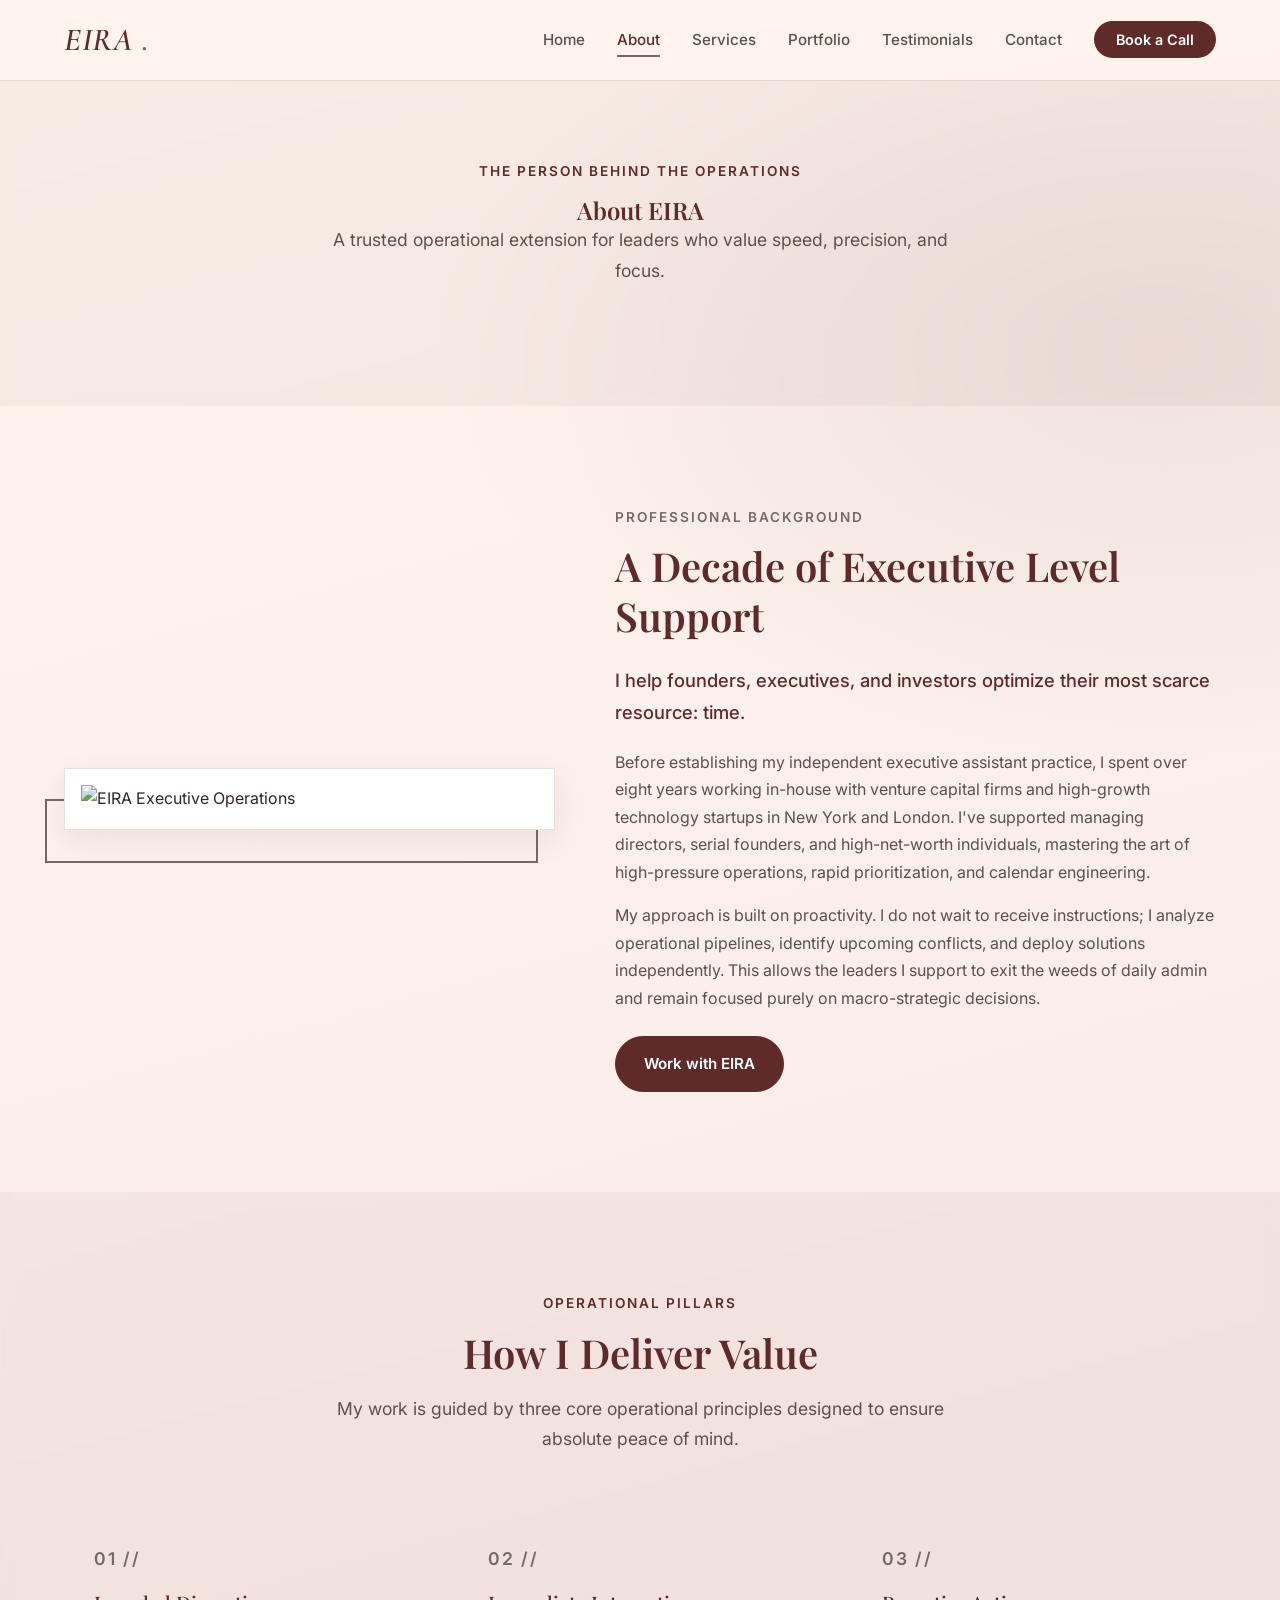
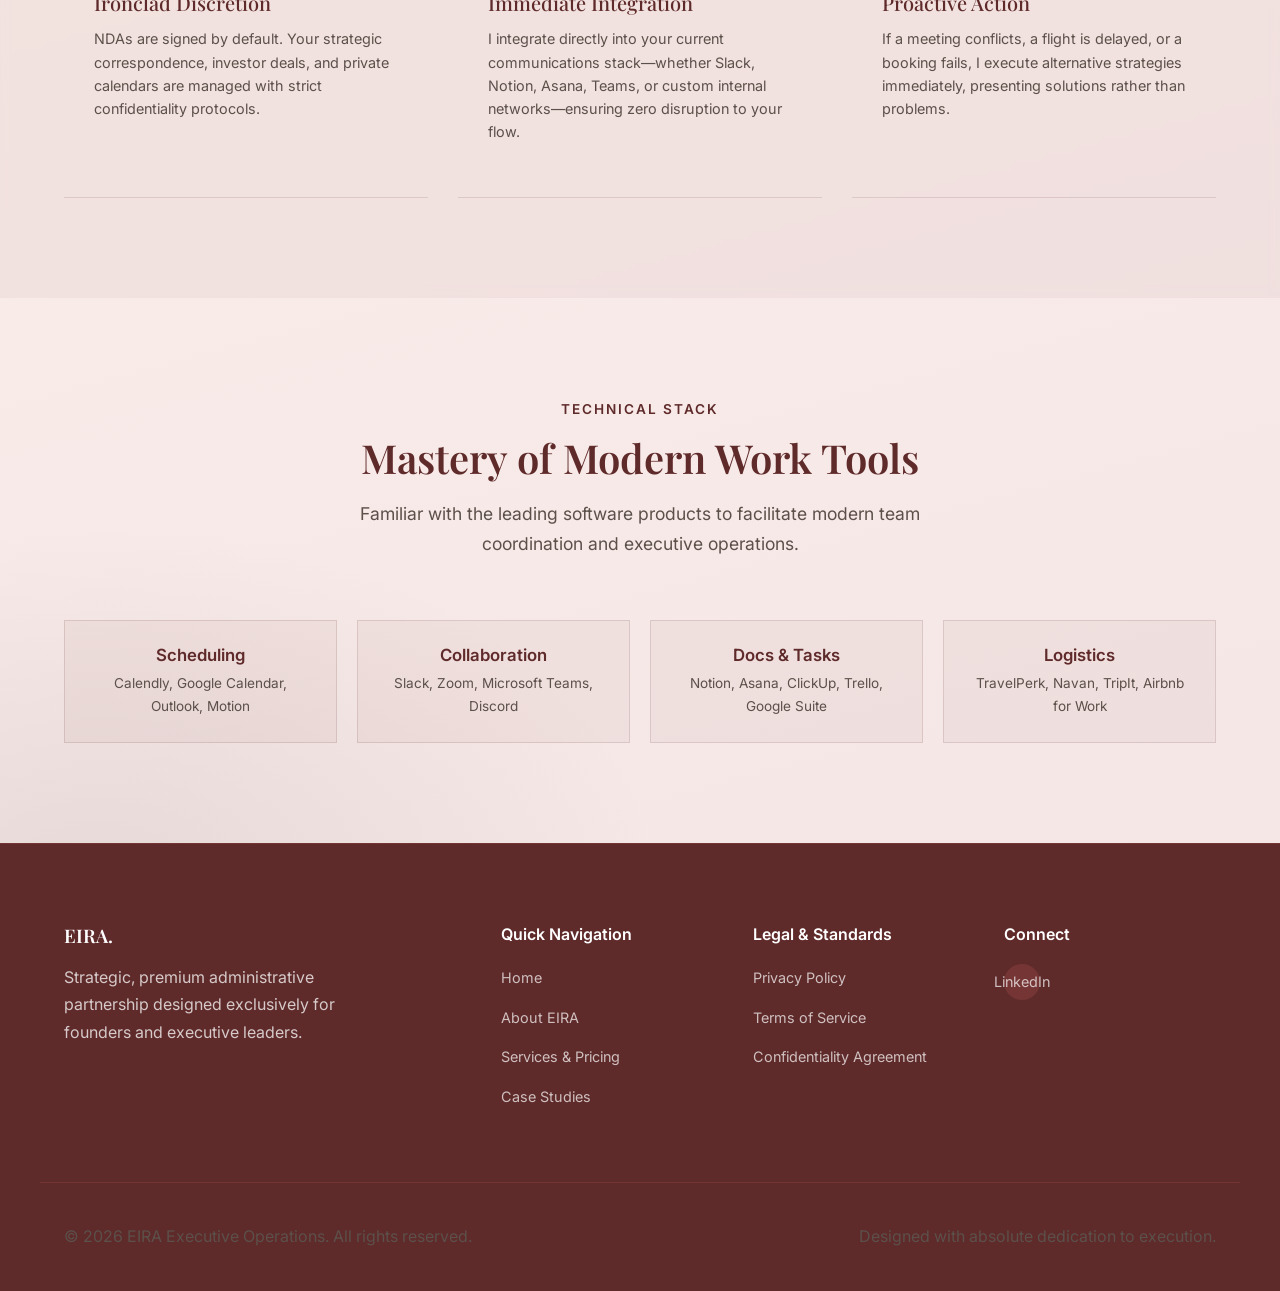
==== About.html @ ea4a3484 "Step 2: Add all remaining HTML pages and CSS stylesheet" ====
﻿<!DOCTYPE html>
<html lang="en">
<head>
    <meta charset="UTF-8">
    <meta name="viewport" content="width=device-width, initial-scale=1.0">
    <title>About EIRA — Elite Executive Support</title>
    <meta name="description" content="Meet EIRA, a dedicated executive support specialist assisting high-leverage partners and founders worldwide with administrative operations.">
    <link rel="stylesheet" href="css/style.css">
</head>
<body>

    <!-- Header Navigation -->
    <header class="header">
        <div class="container nav-container">
            <a href="index.html" class="logo">EIRA<span>.</span></a>
            <button class="menu-toggle" aria-label="Toggle menu" id="menuToggle">
                <span></span>
                <span></span>
                <span></span>
            </button>
            <ul class="nav-menu" id="navMenu">
                <li><a href="index.html" class="nav-link">Home</a></li>
                <li><a href="About.html" class="nav-link active">About</a></li>
                <li><a href="Services.html" class="nav-link">Services</a></li>
                <li><a href="Projects.html" class="nav-link">Portfolio</a></li>
                <li><a href="Testimonials.html" class="nav-link">Testimonials</a></li>
                <li><a href="Contact.html" class="nav-link">Contact</a></li>
                <li><a href="Contact.html" class="btn-nav">Book a Call</a></li>
            </ul>
        </div>
    </header>

    <!-- Main Content: About EIRA -->
    <main style="margin-top: 80px;">
        <!-- Hero Section -->
        <section class="section section-light" style="padding: 80px 0;">
            <div class="container">
                <div class="section-header" style="margin-bottom: 40px;">
                    <span class="tagline">The Person Behind The Operations</span>
                    <h1>About EIRA</h1>
                    <p>A trusted operational extension for leaders who value speed, precision, and focus.</p>
                </div>
            </div>
        </section>

        <!-- Detailed Bio Section -->
        <section class="section">
            <div class="container about-section">
                <div class="about-photo-wrapper">
                    <img src="photos/ceo-photo.png" alt="EIRA Executive Operations" class="about-photo">
                </div>
                <div class="about-content">
                    <span class="about-tag">Professional Background</span>
                    <h2>A Decade of Executive Level Support</h2>
                    <p class="about-bio" style="font-size:1.15rem; color:var(--primary); font-weight:500;">
                        I help founders, executives, and investors optimize their most scarce resource: time.
                    </p>
                    <p style="margin-bottom: 16px;">
                        Before establishing my independent executive assistant practice, I spent over eight years working in-house with venture capital firms and high-growth technology startups in New York and London. I've supported managing directors, serial founders, and high-net-worth individuals, mastering the art of high-pressure operations, rapid prioritization, and calendar engineering.
                    </p>
                    <p style="margin-bottom: 24px;">
                        My approach is built on proactivity. I do not wait to receive instructions; I analyze operational pipelines, identify upcoming conflicts, and deploy solutions independently. This allows the leaders I support to exit the weeds of daily admin and remain focused purely on macro-strategic decisions.
                    </p>
                    <a href="Contact.html" class="btn btn-primary">Work with EIRA</a>
                </div>
            </div>
        </section>

        <!-- Core Philosophy & Operational Principles -->
        <section class="section section-light">
            <div class="container">
                <div class="section-header">
                    <span class="tagline">Operational Pillars</span>
                    <h2>How I Deliver Value</h2>
                    <p>My work is guided by three core operational principles designed to ensure absolute peace of mind.</p>
                </div>
                
                <div class="pricing-grid" style="grid-template-columns: repeat(auto-fit, minmax(280px, 1fr)); gap: 30px; margin-top: 0;">
                    <!-- 1. Confidentiality -->
                    <div class="service-card" style="padding: 30px;">
                        <span class="service-icon" style="font-size:1.1rem; margin-bottom:16px;">01 //</span>
                        <h3 style="font-size:1.25rem; margin-bottom:12px;">Ironclad Discretion</h3>
                        <p style="font-size:0.9rem;">NDAs are signed by default. Your strategic correspondence, investor deals, and private calendars are managed with strict confidentiality protocols.</p>
                    </div>
                    <!-- 2. Frictionless Integration -->
                    <div class="service-card" style="padding: 30px;">
                        <span class="service-icon" style="font-size:1.1rem; margin-bottom:16px;">02 //</span>
                        <h3 style="font-size:1.25rem; margin-bottom:12px;">Immediate Integration</h3>
                        <p style="font-size:0.9rem;">I integrate directly into your current communications stack—whether Slack, Notion, Asana, Teams, or custom internal networks—ensuring zero disruption to your flow.</p>
                    </div>
                    <!-- 3. Resourceful Problem Solving -->
                    <div class="service-card" style="padding: 30px;">
                        <span class="service-icon" style="font-size:1.1rem; margin-bottom:16px;">03 //</span>
                        <h3 style="font-size:1.25rem; margin-bottom:12px;">Proactive Action</h3>
                        <p style="font-size:0.9rem;">If a meeting conflicts, a flight is delayed, or a booking fails, I execute alternative strategies immediately, presenting solutions rather than problems.</p>
                    </div>
                </div>
            </div>
        </section>

        <!-- Tech Stack & Tools Mastered -->
        <section class="section">
            <div class="container">
                <div class="section-header">
                    <span class="tagline">Technical Stack</span>
                    <h2>Mastery of Modern Work Tools</h2>
                    <p>Familiar with the leading software products to facilitate modern team coordination and executive operations.</p>
                </div>
                
                <div style="display: grid; grid-template-columns: repeat(auto-fit, minmax(180px, 1fr)); gap: 20px; text-align: center;">
                    <div style="background:var(--surface); padding:24px; border:1px solid var(--border);">
                        <h4 style="font-family:'Inter', sans-serif; font-size:1.05rem; margin-bottom:6px; color:var(--primary);">Scheduling</h4>
                        <p style="font-size:0.85rem;">Calendly, Google Calendar, Outlook, Motion</p>
                    </div>
                    <div style="background:var(--surface); padding:24px; border:1px solid var(--border);">
                        <h4 style="font-family:'Inter', sans-serif; font-size:1.05rem; margin-bottom:6px; color:var(--primary);">Collaboration</h4>
                        <p style="font-size:0.85rem;">Slack, Zoom, Microsoft Teams, Discord</p>
                    </div>
                    <div style="background:var(--surface); padding:24px; border:1px solid var(--border);">
                        <h4 style="font-family:'Inter', sans-serif; font-size:1.05rem; margin-bottom:6px; color:var(--primary);">Docs & Tasks</h4>
                        <p style="font-size:0.85rem;">Notion, Asana, ClickUp, Trello, Google Suite</p>
                    </div>
                    <div style="background:var(--surface); padding:24px; border:1px solid var(--border);">
                        <h4 style="font-family:'Inter', sans-serif; font-size:1.05rem; margin-bottom:6px; color:var(--primary);">Logistics</h4>
                        <p style="font-size:0.85rem;">TravelPerk, Navan, TripIt, Airbnb for Work</p>
                    </div>
                </div>
            </div>
        </section>
    </main>

    <!-- Footer -->
    <footer class="footer">
        <div class="container footer-grid">
            <div class="footer-brand">
                <h3>EIRA<span>.</span></h3>
                <p>Strategic, premium administrative partnership designed exclusively for founders and executive leaders.</p>
            </div>
            <div class="footer-links">
                <h4>Quick Navigation</h4>
                <ul>
                    <li><a href="index.html">Home</a></li>
                    <li><a href="About.html">About EIRA</a></li>
                    <li><a href="Services.html">Services & Pricing</a></li>
                    <li><a href="Projects.html">Case Studies</a></li>
                </ul>
            </div>
            <div class="footer-links">
                <h4>Legal & Standards</h4>
                <ul>
                    <li><a href="#">Privacy Policy</a></li>
                    <li><a href="#">Terms of Service</a></li>
                    <li><a href="#">Confidentiality Agreement</a></li>
                </ul>
            </div>
            <div class="footer-links">
                <h4>Connect</h4>
                <div class="social-links">
                    <a href="https://www.linkedin.com/in/else-founder-eiraexecutiveops" class="social-link" aria-label="LinkedIn" target="_blank" rel="noopener noreferrer">LinkedIn</a>
                </div>
            </div>
        </div>
        <div class="container footer-bottom">
            <p>&copy; 2026 EIRA Executive Operations. All rights reserved.</p>
            <p>Designed with absolute dedication to execution.</p>
        </div>
    </footer>

    <script>
        // Mobile Nav Menu Toggle
        const menuToggle = document.getElementById('menuToggle');
        const navMenu = document.getElementById('navMenu');
        
        menuToggle.addEventListener('click', () => {
            navMenu.classList.toggle('active');
            menuToggle.classList.toggle('active');
        });
    </script>
</body>
</html>
---- css/style.css ----
@import url('https://fonts.googleapis.com/css2?family=Cormorant+Garamond:ital,wght@0,500;0,600;0,700;1,600&family=Inter:wght@300;400;500;600;700&family=Playfair+Display:ital,wght@0,400;0,600;1,400&display=swap');

:root {
    --primary: #5f2a2a;       /* Plum/Wine */
    --primary-light: #753535;
    --accent: #746A64;        /* Warm Taupe/Brown */
    --accent-hover: #5C504A;  /* Deep Warm Brown */
    --bg: #fff5ee;            /* Warm Peach/Cream */
    --surface: rgba(95, 42, 42, 0.045); /* Blended soft pinkish cream */
    --surface-card: rgba(255, 255, 255, 0.5); /* Semi-transparent frosted card */
    --text-main: #2F2623;     /* Dark Charcoal/Brown */
    --text-muted: #5C504A;    /* Muted warm brown */
    --text-light: #746A64;    /* Light warm brown */
    --border: rgba(95, 42, 42, 0.14);
    --shadow-sm: 0 4px 10px rgba(47, 38, 35, 0.04);
    --shadow-md: 0 10px 30px rgba(47, 38, 35, 0.08);
    --shadow-lg: 0 18px 48px rgba(47, 38, 35, 0.12);
    --transition: all 0.4s cubic-bezier(0.22, 1, 0.36, 1);
}

* {
    margin: 0;
    padding: 0;
    box-sizing: border-box;
}

html {
    scroll-behavior: smooth;
}

body {
    font-family: 'Inter', -apple-system, BlinkMacSystemFont, "Segoe UI", Roboto, sans-serif;
    background:
        radial-gradient(1200px 700px at 90% 12%, rgba(95, 42, 42, 0.08), transparent 60%),
        radial-gradient(900px 580px at 8% 86%, rgba(116, 106, 100, 0.12), transparent 62%),
        linear-gradient(165deg, #fff5ee, #f3e4e4);
    color: var(--text-main);
    line-height: 1.72;
    overflow-x: hidden;
    position: relative;
}

h1, h2, h3, h4 {
    font-family: 'Playfair Display', Georgia, serif;
    font-weight: 600;
    color: var(--primary);
    line-height: 1.25;
}

p {
    font-size: 1rem;
    color: var(--text-muted);
}

a {
    text-decoration: none;
    color: inherit;
    transition: var(--transition);
}

/* ===== LAYOUT & SECTIONS ===== */
.container {
    max-width: 1200px;
    margin: 0 auto;
    padding: 0 24px;
}

.section {
    padding: 100px 0;
}

.section-light {
    background-color: var(--surface);
    backdrop-filter: blur(5px);
}

.section-header {
    text-align: center;
    max-width: 650px;
    margin: 0 auto 60px;
}

.section-header .tagline {
    font-size: 0.85rem;
    text-transform: uppercase;
    letter-spacing: 2px;
    color: var(--primary); /* Deep plum taglines */
    font-weight: 600;
    margin-bottom: 12px;
    display: block;
}

.section-header h2 {
    font-size: 2.5rem;
    margin-bottom: 16px;
}

.section-header p {
    font-size: 1.1rem;
}

/* ===== NAVIGATION ===== */
.header {
    position: fixed;
    top: 0;
    left: 0;
    width: 100%;
    z-index: 1000;
    background-color: rgba(255, 245, 238, 0.75);
    backdrop-filter: blur(15px);
    -webkit-backdrop-filter: blur(15px);
    border-bottom: 1px solid var(--border);
    transition: var(--transition);
}

.header.scrolled {
    box-shadow: var(--shadow-sm);
    padding: 12px 0;
}

.nav-container {
    display: flex;
    justify-content: space-between;
    align-items: center;
    height: 80px;
}

.logo {
    font-family: 'Cormorant Garamond', 'Playfair Display', serif;
    font-size: 2rem;
    font-style: italic;
    font-weight: 600;
    color: var(--primary);
    letter-spacing: 0.5px;
    display: flex;
    align-items: center;
    gap: 10px;
}

.logo span {
    color: var(--accent);
}

.nav-menu {
    display: flex;
    align-items: center;
    gap: 32px;
    list-style: none;
}

.nav-link {
    font-size: 0.95rem;
    font-weight: 500;
    color: var(--text-muted);
    position: relative;
    padding: 8px 0;
}

.nav-link:hover, .nav-link.active {
    color: var(--primary);
}

.nav-link::after {
    content: '';
    position: absolute;
    bottom: 0;
    left: 0;
    width: 0;
    height: 2px;
    background-color: var(--accent);
    transition: var(--transition);
}

.nav-link:hover::after, .nav-link.active::after {
    width: 100%;
}

.btn-nav {
    background-color: var(--primary);
    color: white !important;
    padding: 10px 22px;
    border-radius: 50px;
    font-size: 0.9rem;
    font-weight: 600;
}

.btn-nav:hover {
    background-color: var(--accent);
    transform: translateY(-1px);
}

.menu-toggle {
    display: none;
    flex-direction: column;
    gap: 6px;
    cursor: pointer;
    background: none;
    border: none;
}

.menu-toggle span {
    display: block;
    width: 25px;
    height: 2px;
    background-color: var(--primary);
    transition: var(--transition);
}

/* ===== BUTTONS ===== */
.btn {
    display: inline-flex;
    align-items: center;
    justify-content: center;
    padding: 14px 28px;
    border-radius: 50px;
    font-size: 0.95rem;
    font-weight: 600;
    transition: var(--transition);
    cursor: pointer;
}

.btn-primary {
    background-color: var(--primary);
    color: white;
    border: 1px solid var(--primary);
}

.btn-primary:hover {
    background-color: var(--accent);
    border-color: var(--accent);
    transform: translateY(-2px);
    box-shadow: var(--shadow-md);
}

.btn-outline {
    background-color: transparent;
    color: var(--primary);
    border: 1px solid var(--primary);
}

.btn-outline:hover {
    background-color: var(--primary);
    color: white;
    transform: translateY(-2px);
}

.btn-accent {
    background-color: var(--accent);
    color: white;
    border: 1px solid var(--accent);
}

.btn-accent:hover {
    background-color: var(--accent-hover);
    border-color: var(--accent-hover);
    transform: translateY(-2px);
    box-shadow: var(--shadow-md);
}

/* ===== HERO SECTION ===== */
.hero {
    min-height: 90vh;
    padding: 140px 0 80px;
    display: flex;
    align-items: center;
    background: transparent;
}

.hero-grid {
    display: grid;
    grid-template-columns: 1.1fr 0.9fr;
    gap: 80px;
    align-items: center;
}

.hero-content {
    max-width: 620px;
}

.hero-tag {
    font-size: 0.85rem;
    text-transform: uppercase;
    letter-spacing: 3px;
    color: var(--accent);
    font-weight: 600;
    margin-bottom: 24px;
    display: inline-block;
}

.hero h1 {
    font-size: 3.4rem;
    color: var(--primary);
    margin-bottom: 24px;
    letter-spacing: -0.5px;
    font-family: 'Playfair Display', Georgia, serif;
    font-weight: 500;
}

.hero h1 span {
    font-family: 'Playfair Display', serif;
    font-style: italic;
    font-weight: 400;
    color: var(--accent);
}

.hero-desc {
    font-size: 1.15rem;
    color: var(--text-muted);
    margin-bottom: 40px;
    line-height: 1.7;
}

.hero-actions {
    display: flex;
    gap: 16px;
}

.hero-photo-wrapper {
    position: relative;
    display: flex;
    justify-content: flex-end;
    align-items: center;
}

.hero-photo {
    position: relative;
    z-index: 2;
    max-width: 90%;
    height: auto;
    border-radius: 4px;
    filter: grayscale(15%) contrast(102%);
    transition: var(--transition);
}

.hero-photo:hover {
    transform: translateY(-4px);
}

/* ===== SERVICES PREVIEW (LANDING) & MAIN SERVICES ===== */
.services-grid {
    display: grid;
    grid-template-columns: repeat(auto-fit, minmax(320px, 1fr));
    gap: 40px;
}

/* ===== SERVICES ALTERNATING ROWS (Services page) ===== */
.service-list {
    display: flex;
    flex-direction: column;
    gap: 100px;
}

.service-row {
    display: flex;
    align-items: center;
    gap: 80px;
}

.service-row:nth-child(even) {
    flex-direction: row-reverse;
}

.service-image {
    flex: 1;
    width: 50%;
    height: 380px;
    overflow: hidden;
    position: relative;
    border: 1px solid var(--border);
}

.service-image img {
    width: 100%;
    height: 100%;
    object-fit: cover;
    filter: grayscale(10%) contrast(102%);
    transition: var(--transition);
}

.service-image img:hover {
    transform: scale(1.02);
}

.service-image-placeholder {
    width: 100%;
    height: 100%;
    display: flex;
    align-items: center;
    justify-content: center;
    font-family: 'Playfair Display', serif;
    font-style: italic;
    font-size: 0.95rem;
    color: var(--text-muted);
}

.service-row-content {
    flex: 1;
    width: 50%;
}

@media (max-width: 768px) {
    .service-row, .service-row:nth-child(even) {
        flex-direction: column;
        gap: 30px;
    }
    .service-image, .service-row-content {
        width: 100%;
        height: auto;
    }
    .service-image {
        height: 260px;
    }
}

.service-card {
    background: transparent;
    padding: 0 0 30px 0;
    border-radius: 0;
    border: none;
    border-bottom: 1px solid var(--border);
    box-shadow: none;
    transition: var(--transition);
}

.service-card:hover {
    transform: none;
    box-shadow: none;
    border-color: var(--accent);
}

.service-icon {
    font-size: 1.1rem;
    font-weight: 600;
    text-transform: uppercase;
    letter-spacing: 2px;
    margin-bottom: 20px;
    display: inline-block;
    color: var(--accent);
}

.service-card h3 {
    font-size: 1.5rem;
    margin-bottom: 16px;
    font-family: 'Playfair Display', serif;
    font-weight: 500;
}

.service-card p {
    margin-bottom: 24px;
    font-size: 0.95rem;
    color: var(--text-muted);
    line-height: 1.6;
}

.service-bullets {
    list-style: none;
    margin-bottom: 24px;
}

.service-bullets li {
    position: relative;
    padding-left: 18px;
    margin-bottom: 10px;
    font-size: 0.9rem;
    color: var(--text-muted);
}

.service-bullets li::before {
    content: '—';
    position: absolute;
    left: 0;
    color: var(--accent);
}

.service-link {
    font-size: 0.9rem;
    font-weight: 600;
    color: var(--primary);
    display: flex;
    align-items: center;
    gap: 8px;
}

.service-link:hover {
    color: var(--accent);
}

.service-link span {
    transition: var(--transition);
}

.service-link:hover span {
    transform: translateX(4px);
}

/* ===== ABOUT PREVIEW & PAGE ===== */
.about-section {
    display: grid;
    grid-template-columns: 0.9fr 1.1fr;
    gap: 60px;
    align-items: center;
}

.about-photo-wrapper {
    position: relative;
    border: 1px solid var(--border);
    padding: 16px;
    background-color: white;
    box-shadow: var(--shadow-md);
}

.about-photo-wrapper::after {
    content: '';
    position: absolute;
    top: 30px;
    left: -20px;
    width: 100%;
    height: 100%;
    border: 2px solid var(--accent);
    z-index: -1;
}

.about-photo {
    width: 100%;
    height: auto;
    display: block;
}

.about-content h2 {
    font-size: 2.5rem;
    margin-bottom: 24px;
}

.about-tag {
    font-size: 0.85rem;
    text-transform: uppercase;
    letter-spacing: 2px;
    color: var(--accent);
    font-weight: 600;
    margin-bottom: 12px;
    display: block;
}

.about-bio {
    font-size: 1.1rem;
    margin-bottom: 20px;
}

.about-details {
    color: var(--text-muted);
    margin-bottom: 30px;
}

.values-grid {
    display: grid;
    grid-template-columns: repeat(3, 1fr);
    gap: 24px;
    margin-top: 40px;
}

.value-item h4 {
    font-size: 1.1rem;
    margin-bottom: 8px;
    color: var(--primary);
}

.value-item p {
    font-size: 0.85rem;
}

/* ===== TESTIMONIALS ===== */
.testimonials-slider {
    display: grid;
    grid-template-columns: repeat(auto-fit, minmax(340px, 1fr));
    gap: 40px;
}

.testimonial-card {
    background: transparent;
    padding: 30px 0;
    border-radius: 0;
    box-shadow: none;
    border: none;
    border-bottom: 1px solid var(--border);
    display: flex;
    flex-direction: column;
    justify-content: space-between;
}

.testimonial-content {
    font-size: 1.05rem;
    color: var(--text-muted);
    margin-bottom: 24px;
    position: relative;
    line-height: 1.65;
}

.testimonial-author {
    display: flex;
    align-items: center;
    gap: 16px;
}

.author-info h4 {
    font-size: 0.95rem;
    font-family: 'Inter', sans-serif;
    font-weight: 600;
    color: var(--primary);
}

.author-info p {
    font-size: 0.85rem;
    color: var(--text-light);
}

.rating {
    color: var(--accent);
    font-size: 0.8rem;
    margin-bottom: 12px;
    letter-spacing: 2px;
}

/* ===== PORTFOLIO / CASE STUDIES ===== */
.portfolio-list {
    display: flex;
    flex-direction: column;
    gap: 100px;
}

.portfolio-row {
    display: flex;
    align-items: center;
    gap: 80px;
}

.portfolio-row:nth-child(even) {
    flex-direction: row-reverse;
}

.portfolio-image {
    flex: 1;
    width: 50%;
    height: 380px;
    background-color: var(--surface);
    border: 1px solid var(--border);
    overflow: hidden;
    position: relative;
}

.portfolio-image img {
    width: 100%;
    height: 100%;
    object-fit: cover;
    filter: grayscale(10%) contrast(102%);
    transition: var(--transition);
}

.portfolio-image img:hover {
    transform: scale(1.02);
}

.portfolio-content {
    flex: 1;
    width: 50%;
}

.portfolio-tag {
    font-size: 0.75rem;
    text-transform: uppercase;
    letter-spacing: 2px;
    color: var(--accent);
    font-weight: 600;
    margin-bottom: 12px;
    display: block;
}

.portfolio-content h3 {
    font-size: 1.8rem;
    margin-bottom: 16px;
    font-family: 'Playfair Display', serif;
    font-weight: 500;
    color: var(--primary);
}

.portfolio-content p {
    font-size: 0.95rem;
    margin-bottom: 24px;
    line-height: 1.65;
    color: var(--text-muted);
}

.portfolio-stats {
    display: flex;
    gap: 40px;
    border-top: 1px dashed var(--border);
    padding-top: 20px;
}

.portfolio-stat-val {
    font-size: 1.3rem;
    font-weight: 600;
    color: var(--accent);
    display: block;
}

.portfolio-stat-lbl {
    font-size: 0.75rem;
    color: var(--text-light);
    text-transform: uppercase;
    letter-spacing: 1px;
}

/* ===== CONTACT SECTION ===== */
.contact-grid {
    display: grid;
    grid-template-columns: 1.1fr 0.9fr;
    gap: 60px;
}

.contact-form-wrapper {
    background-color: white;
    padding: 40px;
    border-radius: 0;
    border: 1px solid var(--border);
    box-shadow: none;
}

.form-group {
    margin-bottom: 24px;
}

.form-group label {
    display: block;
    font-size: 0.85rem;
    font-weight: 600;
    margin-bottom: 8px;
    color: var(--primary);
}

.form-control {
    width: 100%;
    padding: 12px 16px;
    border: 1px solid var(--border);
    border-radius: 0;
    font-family: inherit;
    font-size: 0.95rem;
    color: var(--text-main);
    transition: var(--transition);
}

.form-control:focus {
    outline: none;
    border-color: var(--accent);
    box-shadow: 0 0 0 3px rgba(197, 168, 92, 0.1);
}

textarea.form-control {
    height: 150px;
    resize: vertical;
}

.contact-info-wrapper {
    display: flex;
    flex-direction: column;
    justify-content: center;
}

.info-item {
    display: flex;
    gap: 20px;
    margin-bottom: 32px;
}

.info-icon {
    font-size: 1.5rem;
    color: var(--accent);
    margin-top: 4px;
}

.info-text h4 {
    font-size: 1.1rem;
    margin-bottom: 4px;
    font-family: 'Inter', sans-serif;
    font-weight: 600;
}

.info-text p {
    font-size: 0.95rem;
}

/* ===== PRICING TABLES ===== */
.pricing-grid {
    display: grid;
    grid-template-columns: repeat(auto-fit, minmax(320px, 1fr));
    gap: 30px;
    margin-top: 40px;
}

.pricing-card {
    background-color: var(--surface-card);
    border-radius: 8px;
    border: 1px solid var(--border);
    padding: 50px 40px;
    text-align: center;
    position: relative;
    box-shadow: var(--shadow-sm);
    transition: var(--transition);
}

.pricing-card.popular {
    border-color: var(--accent);
    transform: translateY(-8px);
    box-shadow: var(--shadow-lg);
}

.pricing-card.popular .badge {
    position: absolute;
    top: 20px;
    right: 20px;
    background-color: var(--accent);
    color: white;
    font-size: 0.75rem;
    font-weight: 600;
    padding: 4px 12px;
    border-radius: 50px;
    text-transform: uppercase;
    letter-spacing: 1px;
}

.pricing-header h3 {
    font-size: 1.6rem;
    margin-bottom: 12px;
}

.price {
    font-size: 3rem;
    font-weight: 700;
    color: var(--primary);
    margin: 20px 0;
    font-family: 'Playfair Display', serif;
}

.price span {
    font-size: 1rem;
    font-weight: 400;
    color: var(--text-light);
    font-family: 'Inter', sans-serif;
}

.pricing-features {
    list-style: none;
    margin: 30px 0 40px;
    text-align: left;
}

.pricing-features li {
    padding: 10px 0;
    font-size: 0.95rem;
    color: var(--text-muted);
    border-bottom: 1px solid var(--surface);
    display: flex;
    justify-content: space-between;
}

.pricing-features li::after {
    content: '✓';
    color: var(--accent);
    font-weight: bold;
}

/* ===== FOOTER ===== */
.footer {
    background-color: var(--primary);
    color: white;
    padding: 80px 0 40px;
    border-top: 1px solid var(--primary-light);
}

.footer-grid {
    display: grid;
    grid-template-columns: 1.5fr repeat(3, 0.8fr);
    gap: 40px;
    margin-bottom: 60px;
}

.footer-brand h3 {
    color: white;
    margin-bottom: 16px;
}

.footer-brand p {
    color: rgba(255, 255, 255, 0.75);
    margin-bottom: 24px;
    max-width: 280px;
}

.footer-links h4 {
    color: white;
    font-family: 'Inter', sans-serif;
    font-weight: 600;
    font-size: 1rem;
    margin-bottom: 20px;
}

.footer-links ul {
    list-style: none;
}

.footer-links li {
    margin-bottom: 12px;
}

.footer-links a {
    color: rgba(255, 255, 255, 0.7);
    font-size: 0.9rem;
}

.footer-links a:hover {
    color: white;
    padding-left: 4px;
}

.footer-bottom {
    border-top: 1px solid var(--primary-light);
    padding-top: 40px;
    display: flex;
    justify-content: space-between;
    align-items: center;
    color: rgba(255, 255, 255, 0.6);
    font-size: 0.85rem;
}

.social-links {
    display: flex;
    gap: 16px;
}

.social-link {
    width: 36px;
    height: 36px;
    background-color: var(--primary-light);
    border-radius: 50%;
    display: flex;
    align-items: center;
    justify-content: center;
    color: white;
    font-size: 1rem;
    transition: var(--transition);
}

.social-link:hover {
    background-color: var(--accent);
    transform: translateY(-2px);
}

/* ===== RESPONSIVE MEDIA QUERIES ===== */
@media (max-width: 1024px) {
    h1 { font-size: 3rem; }
    .hero-grid { gap: 40px; }
    .contact-grid { gap: 40px; }
}

@media (max-width: 991px) {
    .section { padding: 80px 0; }
    .hero-grid {
        grid-template-columns: 1fr;
        text-align: center;
        gap: 50px;
    }
    .hero-content {
        max-width: 100%;
        margin: 0 auto;
    }
    .hero-desc { margin-left: auto; margin-right: auto; }
    .hero-actions { justify-content: center; }
    .hero-stats { max-width: 500px; margin: 0 auto; }
    .hero-photo-wrapper { max-width: 400px; margin: 0 auto; }
    
    .about-section {
        grid-template-columns: 1fr;
        gap: 50px;
    }
    .about-photo-wrapper { max-width: 480px; margin: 0 auto; }
    .footer-grid { grid-template-columns: 1fr 1fr; }
}

@media (max-width: 768px) {
    .nav-menu {
        position: fixed;
        top: 80px;
        left: -100%;
        width: 100%;
        height: calc(100vh - 80px);
        background-color: white;
        flex-direction: column;
        padding: 40px;
        gap: 24px;
        transition: var(--transition);
        border-top: 1px solid var(--border);
        box-shadow: var(--shadow-lg);
    }
    
    .nav-menu.active {
        left: 0;
    }
    
    .menu-toggle {
        display: flex;
    }
    
    .contact-grid {
        grid-template-columns: 1fr;
    }
    
    .portfolio-row, .portfolio-row:nth-child(even) {
        flex-direction: column;
        gap: 30px;
    }
    
    .portfolio-image, .portfolio-content {
        width: 100%;
        height: auto;
    }
    
    .portfolio-image img {
        height: 280px;
    }
    
    .pricing-card.popular {
        transform: translateY(0);
    }
}

@media (max-width: 576px) {
    h1 { font-size: 2.4rem; }
    .hero-actions { flex-direction: column; width: 100%; }
    .hero-actions .btn { width: 100%; }
    .values-grid { grid-template-columns: 1fr; gap: 32px; }
    .footer-grid { grid-template-columns: 1fr; }
    .footer-bottom { flex-direction: column; gap: 20px; text-align: center; }
}
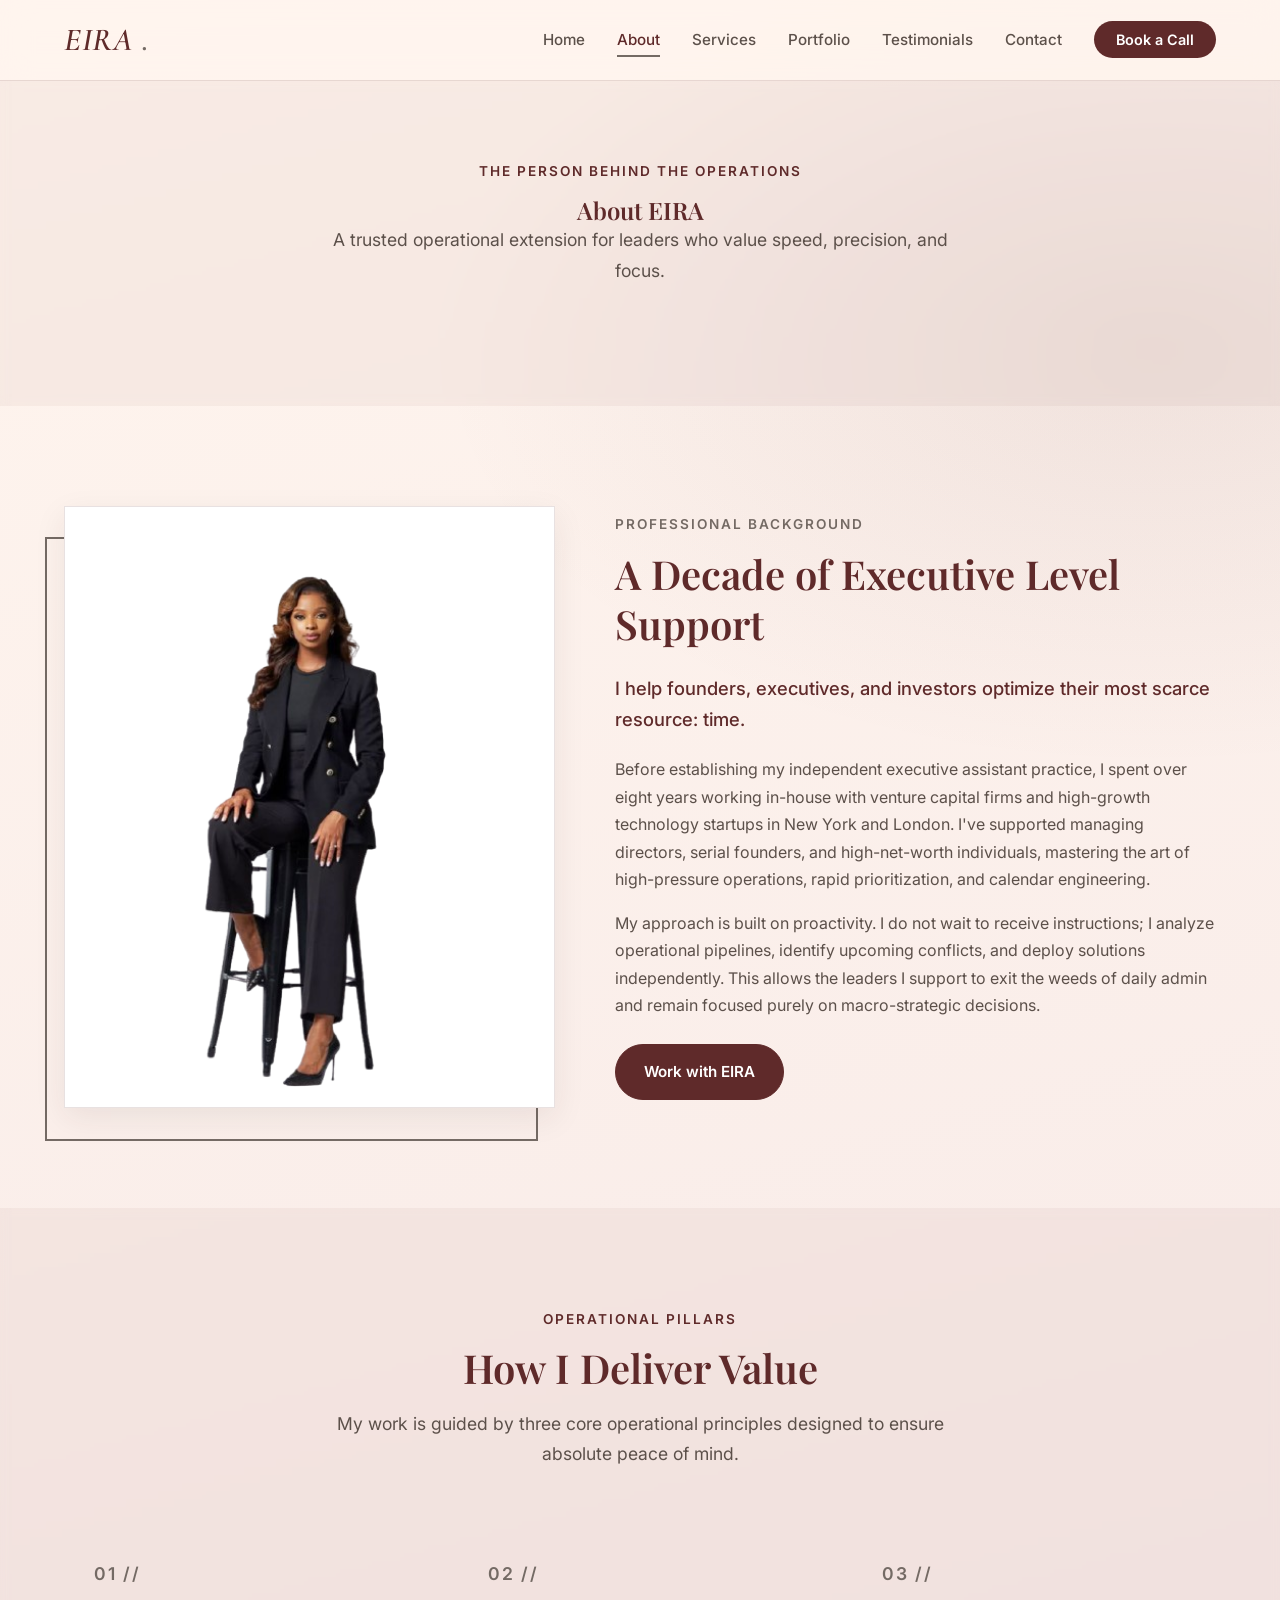
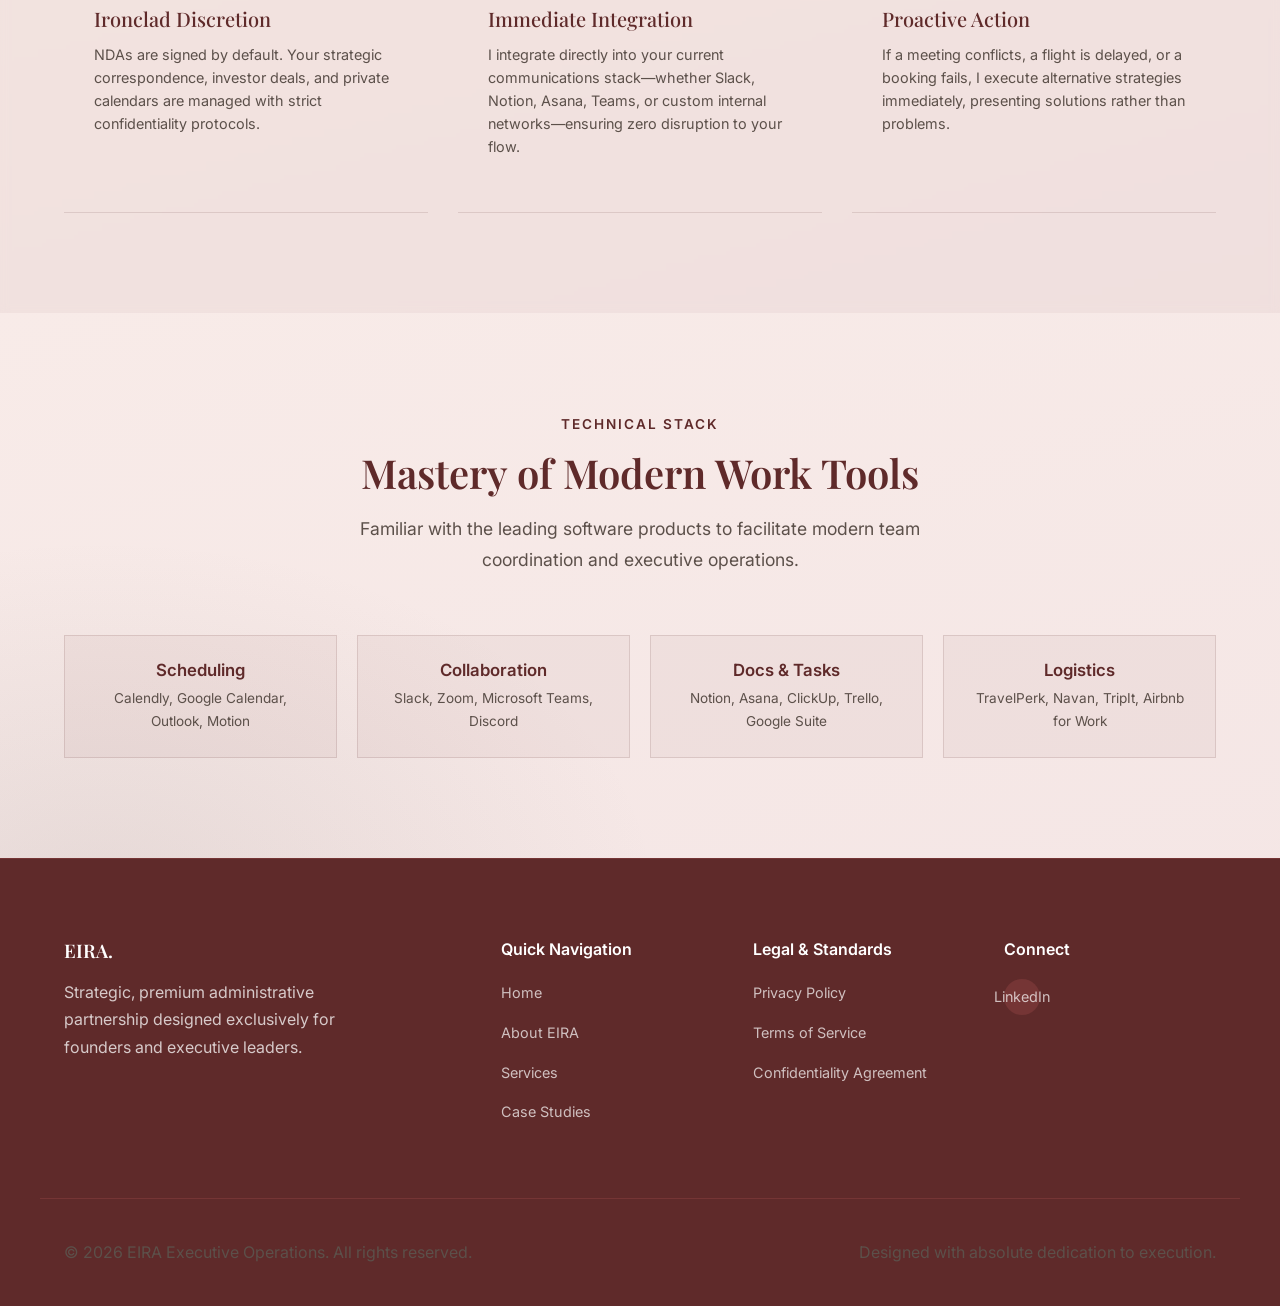
==== commit 7cc64785: "Step 7: Rebuilt index.html to be standalone (removed previews, added Operating Paradigm and Numbers " ====
--- a/About.html
+++ b/About.html
@@ -1,4 +1,4 @@
-﻿<!DOCTYPE html>
+<!DOCTYPE html>
 <html lang="en">
 <head>
     <meta charset="UTF-8">
@@ -141,7 +141,7 @@
                 <ul>
                     <li><a href="index.html">Home</a></li>
                     <li><a href="About.html">About EIRA</a></li>
-                    <li><a href="Services.html">Services & Pricing</a></li>
+                    <li><a href="Services.html">Services</a></li>
                     <li><a href="Projects.html">Case Studies</a></li>
                 </ul>
             </div>
